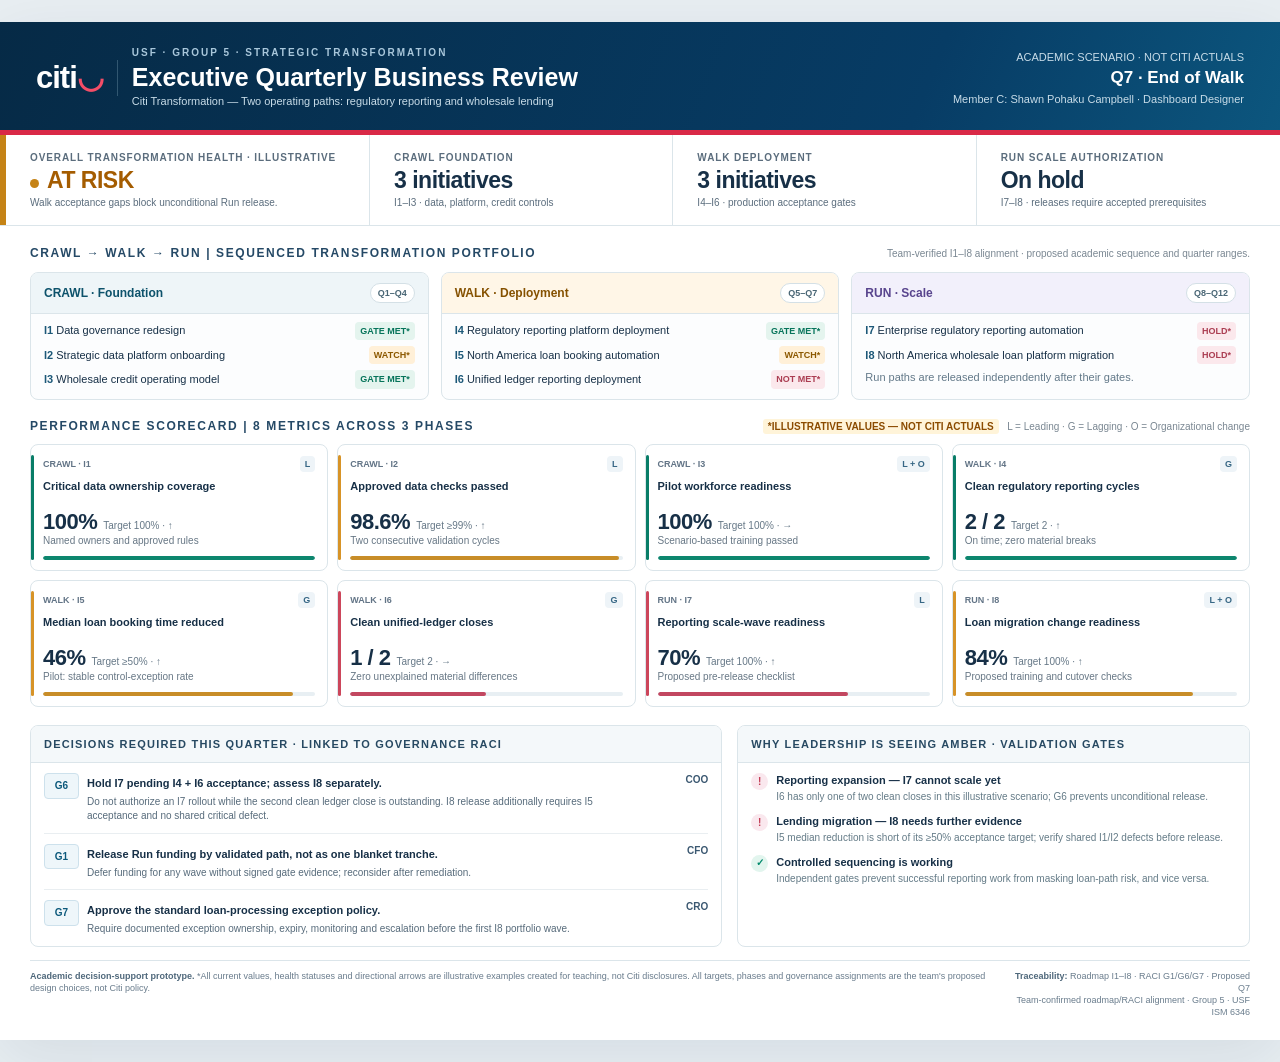
==== dashboard.html @ f162a19d "Add Executive QBR Dashboard (Member C)" ====
<!doctype html>
<html lang="en">
<head>
<meta charset="utf-8"><meta name="viewport" content="width=device-width, initial-scale=1">
<title>Citi Digital Transformation | Executive QBR Dashboard — Group 5</title>
<style>
:root{--navy:#072c4b;--navy2:#0b4168;--blue:#176aa4;--sky:#eef6fb;--red:#d92947;--ink:#173047;--muted:#5b6d7d;--line:#dbe5ea;--bg:#eff4f7;--white:#fff;--green:#087d67;--amber:#b46a00;--pink:#ad324c}
*{box-sizing:border-box}html,body{margin:0}body{font:14px/1.36 Inter,ui-sans-serif,-apple-system,BlinkMacSystemFont,"Segoe UI",Arial,sans-serif;background:#e8eef2;color:var(--ink)}
.sheet{width:min(1390px,100%);min-height:880px;margin:22px auto;background:var(--white);box-shadow:0 18px 60px #06294316;overflow:hidden;position:relative}
header{background:linear-gradient(112deg,#062a46 0%,#073c65 72%,#0c567e 100%);padding:24px 36px 21px;color:#fff;display:flex;justify-content:space-between;align-items:center;gap:22px;border-bottom:5px solid var(--red)}
.eyebrow{font-weight:700;text-transform:uppercase;letter-spacing:2px;font-size:10px;color:#a9c7db}.brandline{display:flex;align-items:center;gap:14px}.brand{font-weight:900;letter-spacing:-1px;font-size:31px;color:white;line-height:1}.brand i{font-style:normal;color:#f34d67}.branddivider{height:36px;width:1px;background:#88aabc55}.hgroup h1{margin:4px 0 3px;font-size:25px;font-weight:750;line-height:1.1}.hgroup p{margin:0;color:#c8dce8;font-size:11px}.reportbox{text-align:right;min-width:230px}.reportbox strong{font-size:17px;display:block}.reportbox span{font-size:11px;color:#c8dce8}.strip{display:grid;grid-template-columns:1.22fr 1fr 1fr 1fr;background:#fff;border-bottom:1px solid var(--line)}.stat{padding:16px 24px;border-right:1px solid var(--line)}.stat:last-child{border-right:none}.stat .tiny{font-size:10px;letter-spacing:.9px;font-weight:850;color:var(--muted);text-transform:uppercase}.stat .big{font-size:23px;font-weight:850;letter-spacing:-.5px;line-height:1.35}.stat .sub{font-size:10px;color:var(--muted)}.stat.health{border-left:6px solid #c58316}.stat.health .big{color:#a45c00}.dot{display:inline-block;width:9px;height:9px;border-radius:50%;background:#c58316;margin-right:8px}.content{padding:19px 30px 22px}.headrow{display:flex;justify-content:space-between;align-items:baseline;gap:12px}.section-title{font-size:12px;letter-spacing:1.6px;text-transform:uppercase;color:#254966;font-weight:900;margin:0 0 10px}.caption{color:#7a8792;font-size:10px}.phases{display:grid;grid-template-columns:1fr 1fr 1fr;gap:12px;margin-bottom:18px}.phase{border:1px solid var(--line);border-radius:8px;overflow:hidden;background:#fcfdfe}.phase>h3{font-size:12px;padding:10px 13px;margin:0;display:flex;align-items:center;justify-content:space-between;background:#eef5f8;color:#0d526b;border-bottom:1px solid var(--line)}.phase.walk>h3{background:#fff6e7;color:#855100}.phase.run>h3{background:#f2f0fb;color:#58448d}.pill{font-size:9px;border-radius:12px;font-weight:750;padding:3px 7px;background:#fff;border:1px solid #d4e0e6;color:#496675}.phase ul{padding:8px 13px 10px;margin:0;list-style:none;display:grid;gap:6px;font-size:11px}.phase li{display:flex;align-items:center;gap:7px;justify-content:space-between}.phase li span:first-child{flex:1}.phase .id{font-weight:850;color:#1c5878}.minitag{font-size:9px;font-weight:800;border-radius:4px;padding:3px 5px;white-space:nowrap}.met{background:#e4f4ee;color:#06745a}.risk{background:#fff0d8;color:#8c5800}.hold{background:#fbe8ec;color:#ab3d52}.metrics-title{margin-top:2px}.metrics{display:grid;grid-template-columns:repeat(4,minmax(0,1fr));gap:9px;margin-bottom:18px}.kpi{border:1px solid var(--line);border-radius:8px;padding:11px 12px 10px;background:#fff;position:relative;min-height:109px}.kpi::before{content:"";position:absolute;left:0;top:10px;bottom:10px;width:3px;border-radius:3px;background:var(--green)}.kpi.amber::before{background:#d79327}.kpi.red::before{background:#cc465b}.kpi .top{display:flex;justify-content:space-between;gap:6px;align-items:center;margin-bottom:7px}.kpi .top span{font-size:9px;color:#627486;font-weight:800}.kpi .tag{font-size:9px;background:#eef4f8;color:#376785;padding:2px 5px;border-radius:4px}.kpi h4{font-size:11px;font-weight:800;margin:0 0 2px;min-height:28px}.kpi .numbers{display:flex;gap:6px;align-items:baseline;margin:4px 0 1px}.kpi strong{font-size:22px;letter-spacing:-.5px;line-height:1}.kpi em{font-size:10px;color:#667887;font-style:normal}.kpi .desc{font-size:10px;color:#677785}.kpi .progress{height:4px;border-radius:5px;background:#e8eff3;margin:8px 0 0;overflow:hidden}.progress b{display:block;height:100%;background:#0d866e;border-radius:5px}.amber .progress b{background:#c88d28}.red .progress b{background:#c24760}.lower{display:grid;grid-template-columns:1.35fr 1fr;gap:15px}.panel{border:1px solid var(--line);border-radius:8px;overflow:hidden}.panel h3{margin:0;background:#f4f8fa;padding:11px 13px;text-transform:uppercase;letter-spacing:1.2px;font-size:11px;color:#274962;border-bottom:1px solid var(--line)}.decisions{padding:0 13px}.decision{display:grid;grid-template-columns:35px 1fr auto;align-items:start;gap:8px;border-bottom:1px solid #e9eef1;padding:10px 0}.decision:last-child{border:0}.code{font-size:10px;font-weight:900;color:#0c597b;border:1px solid #cde1ec;background:#eef6fa;border-radius:4px;padding:5px 3px;text-align:center}.decision strong{font-size:11px}.decision p{font-size:10px;color:#576b7b;margin:3px 0 0}.owner{font-weight:900;font-size:10px;color:#3b5871;text-align:right;min-width:65px}.gate-content{padding:10px 13px}.gate{display:flex;align-items:flex-start;gap:8px;font-size:11px;padding-bottom:10px}.gate:last-child{padding-bottom:0}.gate .icon{width:17px;height:17px;flex-shrink:0;border-radius:50%;display:flex;align-items:center;justify-content:center;font-size:10px;font-weight:900}.gate .bad{color:#c23e56;background:#fae8ee}.gate .good{color:#00896b;background:#e2f5ee}.gate strong{display:block}.gate small{font-size:10px;color:#647b87;display:block;margin-top:2px}.fineprint{border-top:1px solid var(--line);margin-top:13px;padding-top:9px;display:flex;justify-content:space-between;gap:12px;font-size:9px;line-height:1.35;color:#697c8c}.fineprint strong{color:#4f687b}.sample{font-weight:900;color:#8b4b00;background:#fff4d9;border-radius:3px;padding:2px 5px;white-space:nowrap}
@media(max-width:920px){.sheet{margin:0}.strip{grid-template-columns:repeat(2,1fr)}.phases,.lower{grid-template-columns:1fr}.metrics{grid-template-columns:repeat(2,1fr)}header{align-items:flex-start;flex-wrap:wrap}.reportbox{text-align:left}}
@page{size:landscape;margin:0}
@media print{html,body{width:11in;height:8.5in;background:white;-webkit-print-color-adjust:exact;print-color-adjust:exact}.sheet{margin:0;width:11in;min-height:0;height:8.5in;box-shadow:none;overflow:hidden}header{padding:11px 24px 10px;border-bottom-width:3px}.hgroup h1{font-size:20px}.hgroup p{font-size:9px}.eyebrow{font-size:8px}.brand{font-size:24px}.reportbox strong{font-size:13px}.reportbox span{font-size:9px}.branddivider{height:26px}.strip .stat{padding:9px 16px}.stat .tiny{font-size:8px}.stat .big{font-size:18px}.stat .sub{font-size:8px}.content{padding:11px 19px}.section-title{font-size:10px;margin-bottom:6px}.caption{font-size:8px}.phases{gap:8px;margin-bottom:9px}.phase>h3{font-size:10px;padding:6px 9px}.phase ul{padding:7px 9px 8px;gap:4px;font-size:9.4px}.minitag{font-size:8px;padding:2px 3px}.metrics{gap:7px;margin-bottom:10px}.kpi{padding:8px 10px 8px;min-height:83px}.kpi .top{margin-bottom:3px}.kpi .top span,.kpi .tag{font-size:8px}.kpi h4{font-size:9.5px;min-height:19px}.kpi strong{font-size:17px}.kpi em,.kpi .desc{font-size:8.2px}.kpi .progress{margin-top:5px;height:3px}.lower{gap:10px}.panel h3{font-size:9px;padding:7px 9px}.decisions{padding:0 8px}.decision{padding:6px 0;gap:5px;grid-template-columns:24px 1fr auto}.code{font-size:8px;padding:3px 2px}.decision strong,.decision p,.owner,.gate{font-size:9px}.decision p{margin:2px 0 0}.gate-content{padding:7px 9px}.gate{padding-bottom:5px;gap:5px}.gate small{font-size:8.2px}.gate .icon{width:13px;height:13px;font-size:8px}.fineprint{font-size:7.8px;margin-top:6px;padding-top:5px}.sheet{page-break-inside:avoid}}
</style>
</head>
<body>
<div class="sheet" role="document" aria-label="USF Group 5 Citi executive QBR dashboard">
<header>
<div class="brandline"><div class="brand">citi<i>◡</i></div><div class="branddivider"></div><div class="hgroup"><div class="eyebrow">USF · Group 5 · Strategic Transformation</div><h1>Executive Quarterly Business Review</h1><p>Citi Transformation — Two operating paths: regulatory reporting and wholesale lending</p></div></div>
<div class="reportbox"><span>ACADEMIC SCENARIO · NOT CITI ACTUALS</span><strong>Q7 · End of Walk</strong><span>Member C: Shawn Pohaku Campbell · Dashboard Designer</span></div>
</header>
<section class="strip" aria-label="Executive overview">
 <div class="stat health"><div class="tiny">Overall transformation health · illustrative</div><div class="big"><span class="dot"></span>AT RISK</div><div class="sub">Walk acceptance gaps block unconditional Run release.</div></div>
 <div class="stat"><div class="tiny">Crawl foundation</div><div class="big">3 initiatives</div><div class="sub">I1–I3 · data, platform, credit controls</div></div>
 <div class="stat"><div class="tiny">Walk deployment</div><div class="big">3 initiatives</div><div class="sub">I4–I6 · production acceptance gates</div></div>
 <div class="stat"><div class="tiny">Run scale authorization</div><div class="big">On hold</div><div class="sub">I7–I8 · releases require accepted prerequisites</div></div>
</section>
<main class="content">
 <div class="headrow"><h2 class="section-title">Crawl → Walk → Run | Sequenced transformation portfolio</h2><div class="caption">Team-verified I1–I8 alignment · proposed academic sequence and quarter ranges.</div></div>
 <section class="phases" aria-label="Roadmap phases">
  <div class="phase crawl"><h3>CRAWL · Foundation <span class="pill">Q1–Q4</span></h3><ul><li><span><b class="id">I1</b> Data governance redesign</span><b class="minitag met">GATE MET*</b></li><li><span><b class="id">I2</b> Strategic data platform onboarding</span><b class="minitag risk">WATCH*</b></li><li><span><b class="id">I3</b> Wholesale credit operating model</span><b class="minitag met">GATE MET*</b></li></ul></div>
  <div class="phase walk"><h3>WALK · Deployment <span class="pill">Q5–Q7</span></h3><ul><li><span><b class="id">I4</b> Regulatory reporting platform deployment</span><b class="minitag met">GATE MET*</b></li><li><span><b class="id">I5</b> North America loan booking automation</span><b class="minitag risk">WATCH*</b></li><li><span><b class="id">I6</b> Unified ledger reporting deployment</span><b class="minitag hold">NOT MET*</b></li></ul></div>
  <div class="phase run"><h3>RUN · Scale <span class="pill">Q8–Q12</span></h3><ul><li><span><b class="id">I7</b> Enterprise regulatory reporting automation</span><b class="minitag hold">HOLD*</b></li><li><span><b class="id">I8</b> North America wholesale loan platform migration</span><b class="minitag hold">HOLD*</b></li><li><span style="color:#637989">Run paths are released independently after their gates.</span></li></ul></div>
 </section>
 <div class="headrow metrics-title"><h2 class="section-title">Performance scorecard | 8 metrics across 3 phases</h2><div class="caption"><span class="sample">*ILLUSTRATIVE VALUES — NOT CITI ACTUALS</span> &nbsp; L = Leading · G = Lagging · O = Organizational change</div></div>
 <section class="metrics" aria-label="Eight performance metrics">
  <article class="kpi"><div class="top"><span>CRAWL · I1</span><b class="tag">L</b></div><h4>Critical data ownership coverage</h4><div class="numbers"><strong>100%</strong><em>Target 100% · ↑</em></div><div class="desc">Named owners and approved rules</div><div class="progress"><b style="width:100%"></b></div></article>
  <article class="kpi amber"><div class="top"><span>CRAWL · I2</span><b class="tag">L</b></div><h4>Approved data checks passed</h4><div class="numbers"><strong>98.6%</strong><em>Target ≥99% · ↑</em></div><div class="desc">Two consecutive validation cycles</div><div class="progress"><b style="width:98.6%"></b></div></article>
  <article class="kpi"><div class="top"><span>CRAWL · I3</span><b class="tag">L + O</b></div><h4>Pilot workforce readiness</h4><div class="numbers"><strong>100%</strong><em>Target 100% · →</em></div><div class="desc">Scenario-based training passed</div><div class="progress"><b style="width:100%"></b></div></article>
  <article class="kpi"><div class="top"><span>WALK · I4</span><b class="tag">G</b></div><h4>Clean regulatory reporting cycles</h4><div class="numbers"><strong>2 / 2</strong><em>Target 2 · ↑</em></div><div class="desc">On time; zero material breaks</div><div class="progress"><b style="width:100%"></b></div></article>
  <article class="kpi amber"><div class="top"><span>WALK · I5</span><b class="tag">G</b></div><h4>Median loan booking time reduced</h4><div class="numbers"><strong>46%</strong><em>Target ≥50% · ↑</em></div><div class="desc">Pilot: stable control-exception rate</div><div class="progress"><b style="width:92%"></b></div></article>
  <article class="kpi red"><div class="top"><span>WALK · I6</span><b class="tag">G</b></div><h4>Clean unified-ledger closes</h4><div class="numbers"><strong>1 / 2</strong><em>Target 2 · →</em></div><div class="desc">Zero unexplained material differences</div><div class="progress"><b style="width:50%"></b></div></article>
  <article class="kpi red"><div class="top"><span>RUN · I7</span><b class="tag">L</b></div><h4>Reporting scale-wave readiness</h4><div class="numbers"><strong>70%</strong><em>Target 100% · ↑</em></div><div class="desc">Proposed pre-release checklist</div><div class="progress"><b style="width:70%"></b></div></article>
  <article class="kpi amber"><div class="top"><span>RUN · I8</span><b class="tag">L + O</b></div><h4>Loan migration change readiness</h4><div class="numbers"><strong>84%</strong><em>Target 100% · ↑</em></div><div class="desc">Proposed training and cutover checks</div><div class="progress"><b style="width:84%"></b></div></article>
 </section>
 <div class="lower">
  <section class="panel"><h3>Decisions required this quarter · Linked to governance RACI</h3><div class="decisions">
   <div class="decision"><b class="code">G6</b><div><strong>Hold I7 pending I4 + I6 acceptance; assess I8 separately.</strong><p>Do not authorize an I7 rollout while the second clean ledger close is outstanding. I8 release additionally requires I5 acceptance and no shared critical defect.</p></div><span class="owner">COO</span></div>
   <div class="decision"><b class="code">G1</b><div><strong>Release Run funding by validated path, not as one blanket tranche.</strong><p>Defer funding for any wave without signed gate evidence; reconsider after remediation.</p></div><span class="owner">CFO</span></div>
   <div class="decision"><b class="code">G7</b><div><strong>Approve the standard loan-processing exception policy.</strong><p>Require documented exception ownership, expiry, monitoring and escalation before the first I8 portfolio wave.</p></div><span class="owner">CRO</span></div>
  </div></section>
  <section class="panel"><h3>Why leadership is seeing amber · Validation gates</h3><div class="gate-content">
   <div class="gate"><span class="icon bad">!</span><div><strong>Reporting expansion — I7 cannot scale yet</strong><small>I6 has only one of two clean closes in this illustrative scenario; G6 prevents unconditional release.</small></div></div>
   <div class="gate"><span class="icon bad">!</span><div><strong>Lending migration — I8 needs further evidence</strong><small>I5 median reduction is short of its ≥50% acceptance target; verify shared I1/I2 defects before release.</small></div></div>
   <div class="gate"><span class="icon good">✓</span><div><strong>Controlled sequencing is working</strong><small>Independent gates prevent successful reporting work from masking loan-path risk, and vice versa.</small></div></div>
  </div></section>
 </div>
 <div class="fineprint"><span><strong>Academic decision-support prototype.</strong> *All current values, health statuses and directional arrows are illustrative examples created for teaching, not Citi disclosures. All targets, phases and governance assignments are the team's proposed design choices, not Citi policy.</span><span style="text-align:right"><strong>Traceability:</strong> Roadmap I1–I8 · RACI G1/G6/G7 · Proposed Q7<br>Team-confirmed roadmap/RACI alignment · Group 5 · USF ISM 6346</span></div>
</main>
</div>
</body>
</html>
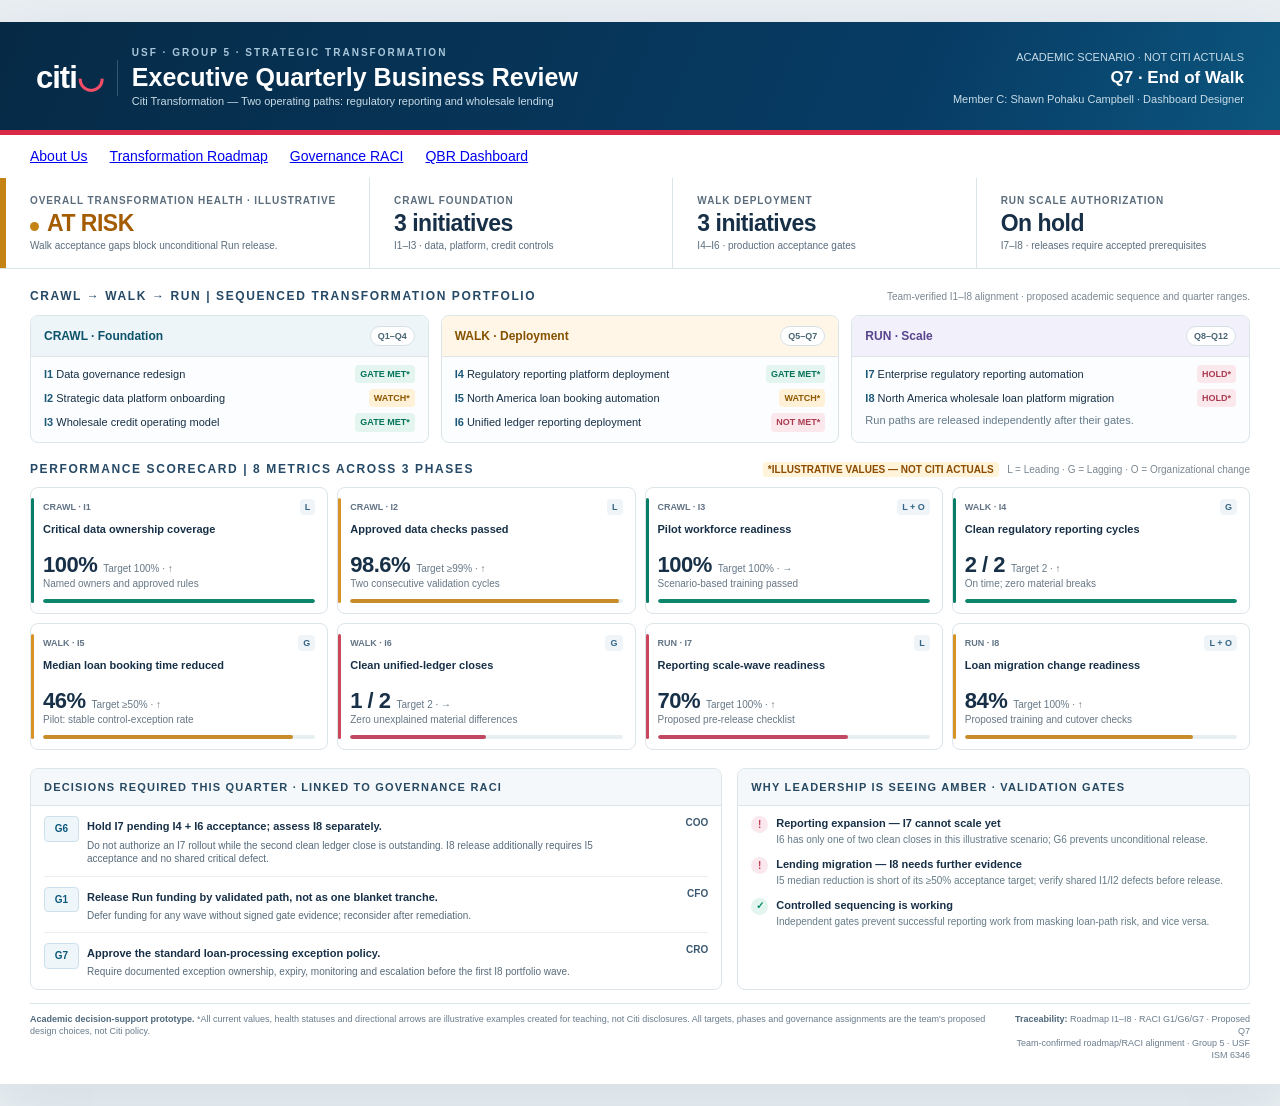
==== commit 79e2612d: "Update dashboard.html Add site navigation to QBR dashboard" ====
--- a/dashboard.html
+++ b/dashboard.html
@@ -20,6 +20,13 @@
 <div class="brandline"><div class="brand">citi<i>◡</i></div><div class="branddivider"></div><div class="hgroup"><div class="eyebrow">USF · Group 5 · Strategic Transformation</div><h1>Executive Quarterly Business Review</h1><p>Citi Transformation — Two operating paths: regulatory reporting and wholesale lending</p></div></div>
 <div class="reportbox"><span>ACADEMIC SCENARIO · NOT CITI ACTUALS</span><strong>Q7 · End of Walk</strong><span>Member C: Shawn Pohaku Campbell · Dashboard Designer</span></div>
 </header>
+<nav aria-label="Main navigation"
+     style="padding:12px 30px;display:flex;gap:22px;flex-wrap:wrap;">
+  <a href="index.html">About Us</a>
+  <a href="roadmap.html">Transformation Roadmap</a>
+  <a href="raci.html">Governance RACI</a>
+  <a href="dashboard.html" aria-current="page">QBR Dashboard</a>
+</nav>
 <section class="strip" aria-label="Executive overview">
  <div class="stat health"><div class="tiny">Overall transformation health · illustrative</div><div class="big"><span class="dot"></span>AT RISK</div><div class="sub">Walk acceptance gaps block unconditional Run release.</div></div>
  <div class="stat"><div class="tiny">Crawl foundation</div><div class="big">3 initiatives</div><div class="sub">I1–I3 · data, platform, credit controls</div></div>
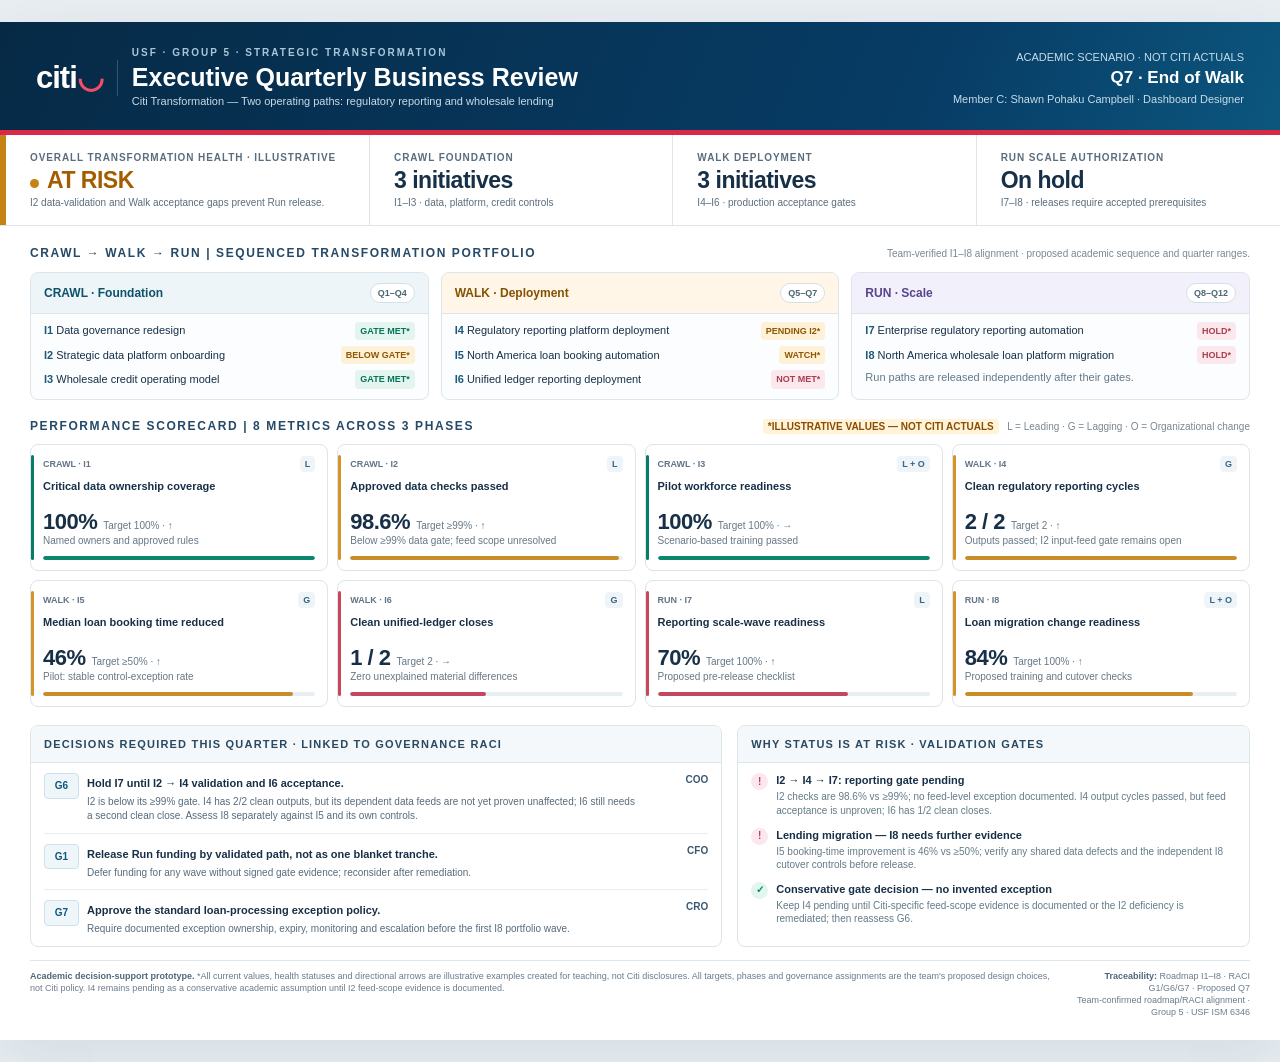
==== commit 077860e9: "Resolve I2-I4 validation dependency" ====
--- a/dashboard.html
+++ b/dashboard.html
@@ -20,15 +20,8 @@
 <div class="brandline"><div class="brand">citi<i>◡</i></div><div class="branddivider"></div><div class="hgroup"><div class="eyebrow">USF · Group 5 · Strategic Transformation</div><h1>Executive Quarterly Business Review</h1><p>Citi Transformation — Two operating paths: regulatory reporting and wholesale lending</p></div></div>
 <div class="reportbox"><span>ACADEMIC SCENARIO · NOT CITI ACTUALS</span><strong>Q7 · End of Walk</strong><span>Member C: Shawn Pohaku Campbell · Dashboard Designer</span></div>
 </header>
-<nav aria-label="Main navigation"
-     style="padding:12px 30px;display:flex;gap:22px;flex-wrap:wrap;">
-  <a href="index.html">About Us</a>
-  <a href="roadmap.html">Transformation Roadmap</a>
-  <a href="raci.html">Governance RACI</a>
-  <a href="dashboard.html" aria-current="page">QBR Dashboard</a>
-</nav>
 <section class="strip" aria-label="Executive overview">
- <div class="stat health"><div class="tiny">Overall transformation health · illustrative</div><div class="big"><span class="dot"></span>AT RISK</div><div class="sub">Walk acceptance gaps block unconditional Run release.</div></div>
+ <div class="stat health"><div class="tiny">Overall transformation health · illustrative</div><div class="big"><span class="dot"></span>AT RISK</div><div class="sub">I2 data-validation and Walk acceptance gaps prevent Run release.</div></div>
  <div class="stat"><div class="tiny">Crawl foundation</div><div class="big">3 initiatives</div><div class="sub">I1–I3 · data, platform, credit controls</div></div>
  <div class="stat"><div class="tiny">Walk deployment</div><div class="big">3 initiatives</div><div class="sub">I4–I6 · production acceptance gates</div></div>
  <div class="stat"><div class="tiny">Run scale authorization</div><div class="big">On hold</div><div class="sub">I7–I8 · releases require accepted prerequisites</div></div>
@@ -36,16 +29,16 @@
 <main class="content">
  <div class="headrow"><h2 class="section-title">Crawl → Walk → Run | Sequenced transformation portfolio</h2><div class="caption">Team-verified I1–I8 alignment · proposed academic sequence and quarter ranges.</div></div>
  <section class="phases" aria-label="Roadmap phases">
-  <div class="phase crawl"><h3>CRAWL · Foundation <span class="pill">Q1–Q4</span></h3><ul><li><span><b class="id">I1</b> Data governance redesign</span><b class="minitag met">GATE MET*</b></li><li><span><b class="id">I2</b> Strategic data platform onboarding</span><b class="minitag risk">WATCH*</b></li><li><span><b class="id">I3</b> Wholesale credit operating model</span><b class="minitag met">GATE MET*</b></li></ul></div>
-  <div class="phase walk"><h3>WALK · Deployment <span class="pill">Q5–Q7</span></h3><ul><li><span><b class="id">I4</b> Regulatory reporting platform deployment</span><b class="minitag met">GATE MET*</b></li><li><span><b class="id">I5</b> North America loan booking automation</span><b class="minitag risk">WATCH*</b></li><li><span><b class="id">I6</b> Unified ledger reporting deployment</span><b class="minitag hold">NOT MET*</b></li></ul></div>
+  <div class="phase crawl"><h3>CRAWL · Foundation <span class="pill">Q1–Q4</span></h3><ul><li><span><b class="id">I1</b> Data governance redesign</span><b class="minitag met">GATE MET*</b></li><li><span><b class="id">I2</b> Strategic data platform onboarding</span><b class="minitag risk">BELOW GATE*</b></li><li><span><b class="id">I3</b> Wholesale credit operating model</span><b class="minitag met">GATE MET*</b></li></ul></div>
+  <div class="phase walk"><h3>WALK · Deployment <span class="pill">Q5–Q7</span></h3><ul><li><span><b class="id">I4</b> Regulatory reporting platform deployment</span><b class="minitag risk">PENDING I2*</b></li><li><span><b class="id">I5</b> North America loan booking automation</span><b class="minitag risk">WATCH*</b></li><li><span><b class="id">I6</b> Unified ledger reporting deployment</span><b class="minitag hold">NOT MET*</b></li></ul></div>
   <div class="phase run"><h3>RUN · Scale <span class="pill">Q8–Q12</span></h3><ul><li><span><b class="id">I7</b> Enterprise regulatory reporting automation</span><b class="minitag hold">HOLD*</b></li><li><span><b class="id">I8</b> North America wholesale loan platform migration</span><b class="minitag hold">HOLD*</b></li><li><span style="color:#637989">Run paths are released independently after their gates.</span></li></ul></div>
  </section>
  <div class="headrow metrics-title"><h2 class="section-title">Performance scorecard | 8 metrics across 3 phases</h2><div class="caption"><span class="sample">*ILLUSTRATIVE VALUES — NOT CITI ACTUALS</span> &nbsp; L = Leading · G = Lagging · O = Organizational change</div></div>
  <section class="metrics" aria-label="Eight performance metrics">
   <article class="kpi"><div class="top"><span>CRAWL · I1</span><b class="tag">L</b></div><h4>Critical data ownership coverage</h4><div class="numbers"><strong>100%</strong><em>Target 100% · ↑</em></div><div class="desc">Named owners and approved rules</div><div class="progress"><b style="width:100%"></b></div></article>
-  <article class="kpi amber"><div class="top"><span>CRAWL · I2</span><b class="tag">L</b></div><h4>Approved data checks passed</h4><div class="numbers"><strong>98.6%</strong><em>Target ≥99% · ↑</em></div><div class="desc">Two consecutive validation cycles</div><div class="progress"><b style="width:98.6%"></b></div></article>
+  <article class="kpi amber"><div class="top"><span>CRAWL · I2</span><b class="tag">L</b></div><h4>Approved data checks passed</h4><div class="numbers"><strong>98.6%</strong><em>Target ≥99% · ↑</em></div><div class="desc">Below ≥99% data gate; feed scope unresolved</div><div class="progress"><b style="width:98.6%"></b></div></article>
   <article class="kpi"><div class="top"><span>CRAWL · I3</span><b class="tag">L + O</b></div><h4>Pilot workforce readiness</h4><div class="numbers"><strong>100%</strong><em>Target 100% · →</em></div><div class="desc">Scenario-based training passed</div><div class="progress"><b style="width:100%"></b></div></article>
-  <article class="kpi"><div class="top"><span>WALK · I4</span><b class="tag">G</b></div><h4>Clean regulatory reporting cycles</h4><div class="numbers"><strong>2 / 2</strong><em>Target 2 · ↑</em></div><div class="desc">On time; zero material breaks</div><div class="progress"><b style="width:100%"></b></div></article>
+  <article class="kpi amber"><div class="top"><span>WALK · I4</span><b class="tag">G</b></div><h4>Clean regulatory reporting cycles</h4><div class="numbers"><strong>2 / 2</strong><em>Target 2 · ↑</em></div><div class="desc">Outputs passed; I2 input-feed gate remains open</div><div class="progress"><b style="width:100%"></b></div></article>
   <article class="kpi amber"><div class="top"><span>WALK · I5</span><b class="tag">G</b></div><h4>Median loan booking time reduced</h4><div class="numbers"><strong>46%</strong><em>Target ≥50% · ↑</em></div><div class="desc">Pilot: stable control-exception rate</div><div class="progress"><b style="width:92%"></b></div></article>
   <article class="kpi red"><div class="top"><span>WALK · I6</span><b class="tag">G</b></div><h4>Clean unified-ledger closes</h4><div class="numbers"><strong>1 / 2</strong><em>Target 2 · →</em></div><div class="desc">Zero unexplained material differences</div><div class="progress"><b style="width:50%"></b></div></article>
   <article class="kpi red"><div class="top"><span>RUN · I7</span><b class="tag">L</b></div><h4>Reporting scale-wave readiness</h4><div class="numbers"><strong>70%</strong><em>Target 100% · ↑</em></div><div class="desc">Proposed pre-release checklist</div><div class="progress"><b style="width:70%"></b></div></article>
@@ -53,17 +46,17 @@
  </section>
  <div class="lower">
   <section class="panel"><h3>Decisions required this quarter · Linked to governance RACI</h3><div class="decisions">
-   <div class="decision"><b class="code">G6</b><div><strong>Hold I7 pending I4 + I6 acceptance; assess I8 separately.</strong><p>Do not authorize an I7 rollout while the second clean ledger close is outstanding. I8 release additionally requires I5 acceptance and no shared critical defect.</p></div><span class="owner">COO</span></div>
+   <div class="decision"><b class="code">G6</b><div><strong>Hold I7 until I2 → I4 validation and I6 acceptance.</strong><p>I2 is below its ≥99% gate. I4 has 2/2 clean outputs, but its dependent data feeds are not yet proven unaffected; I6 still needs a second clean close. Assess I8 separately against I5 and its own controls.</p></div><span class="owner">COO</span></div>
    <div class="decision"><b class="code">G1</b><div><strong>Release Run funding by validated path, not as one blanket tranche.</strong><p>Defer funding for any wave without signed gate evidence; reconsider after remediation.</p></div><span class="owner">CFO</span></div>
    <div class="decision"><b class="code">G7</b><div><strong>Approve the standard loan-processing exception policy.</strong><p>Require documented exception ownership, expiry, monitoring and escalation before the first I8 portfolio wave.</p></div><span class="owner">CRO</span></div>
   </div></section>
-  <section class="panel"><h3>Why leadership is seeing amber · Validation gates</h3><div class="gate-content">
-   <div class="gate"><span class="icon bad">!</span><div><strong>Reporting expansion — I7 cannot scale yet</strong><small>I6 has only one of two clean closes in this illustrative scenario; G6 prevents unconditional release.</small></div></div>
-   <div class="gate"><span class="icon bad">!</span><div><strong>Lending migration — I8 needs further evidence</strong><small>I5 median reduction is short of its ≥50% acceptance target; verify shared I1/I2 defects before release.</small></div></div>
-   <div class="gate"><span class="icon good">✓</span><div><strong>Controlled sequencing is working</strong><small>Independent gates prevent successful reporting work from masking loan-path risk, and vice versa.</small></div></div>
+  <section class="panel"><h3>Why status is at risk · Validation gates</h3><div class="gate-content">
+   <div class="gate"><span class="icon bad">!</span><div><strong>I2 → I4 → I7: reporting gate pending</strong><small>I2 checks are 98.6% vs ≥99%; no feed-level exception documented. I4 output cycles passed, but feed acceptance is unproven; I6 has 1/2 clean closes.</small></div></div>
+   <div class="gate"><span class="icon bad">!</span><div><strong>Lending migration — I8 needs further evidence</strong><small>I5 booking-time improvement is 46% vs ≥50%; verify any shared data defects and the independent I8 cutover controls before release.</small></div></div>
+   <div class="gate"><span class="icon good">✓</span><div><strong>Conservative gate decision — no invented exception</strong><small>Keep I4 pending until Citi-specific feed-scope evidence is documented or the I2 deficiency is remediated; then reassess G6.</small></div></div>
   </div></section>
  </div>
- <div class="fineprint"><span><strong>Academic decision-support prototype.</strong> *All current values, health statuses and directional arrows are illustrative examples created for teaching, not Citi disclosures. All targets, phases and governance assignments are the team's proposed design choices, not Citi policy.</span><span style="text-align:right"><strong>Traceability:</strong> Roadmap I1–I8 · RACI G1/G6/G7 · Proposed Q7<br>Team-confirmed roadmap/RACI alignment · Group 5 · USF ISM 6346</span></div>
+ <div class="fineprint"><span><strong>Academic decision-support prototype.</strong> *All current values, health statuses and directional arrows are illustrative examples created for teaching, not Citi disclosures. All targets, phases and governance assignments are the team's proposed design choices, not Citi policy. I4 remains pending as a conservative academic assumption until I2 feed-scope evidence is documented.</span><span style="text-align:right"><strong>Traceability:</strong> Roadmap I1–I8 · RACI G1/G6/G7 · Proposed Q7<br>Team-confirmed roadmap/RACI alignment · Group 5 · USF ISM 6346</span></div>
 </main>
 </div>
 </body>
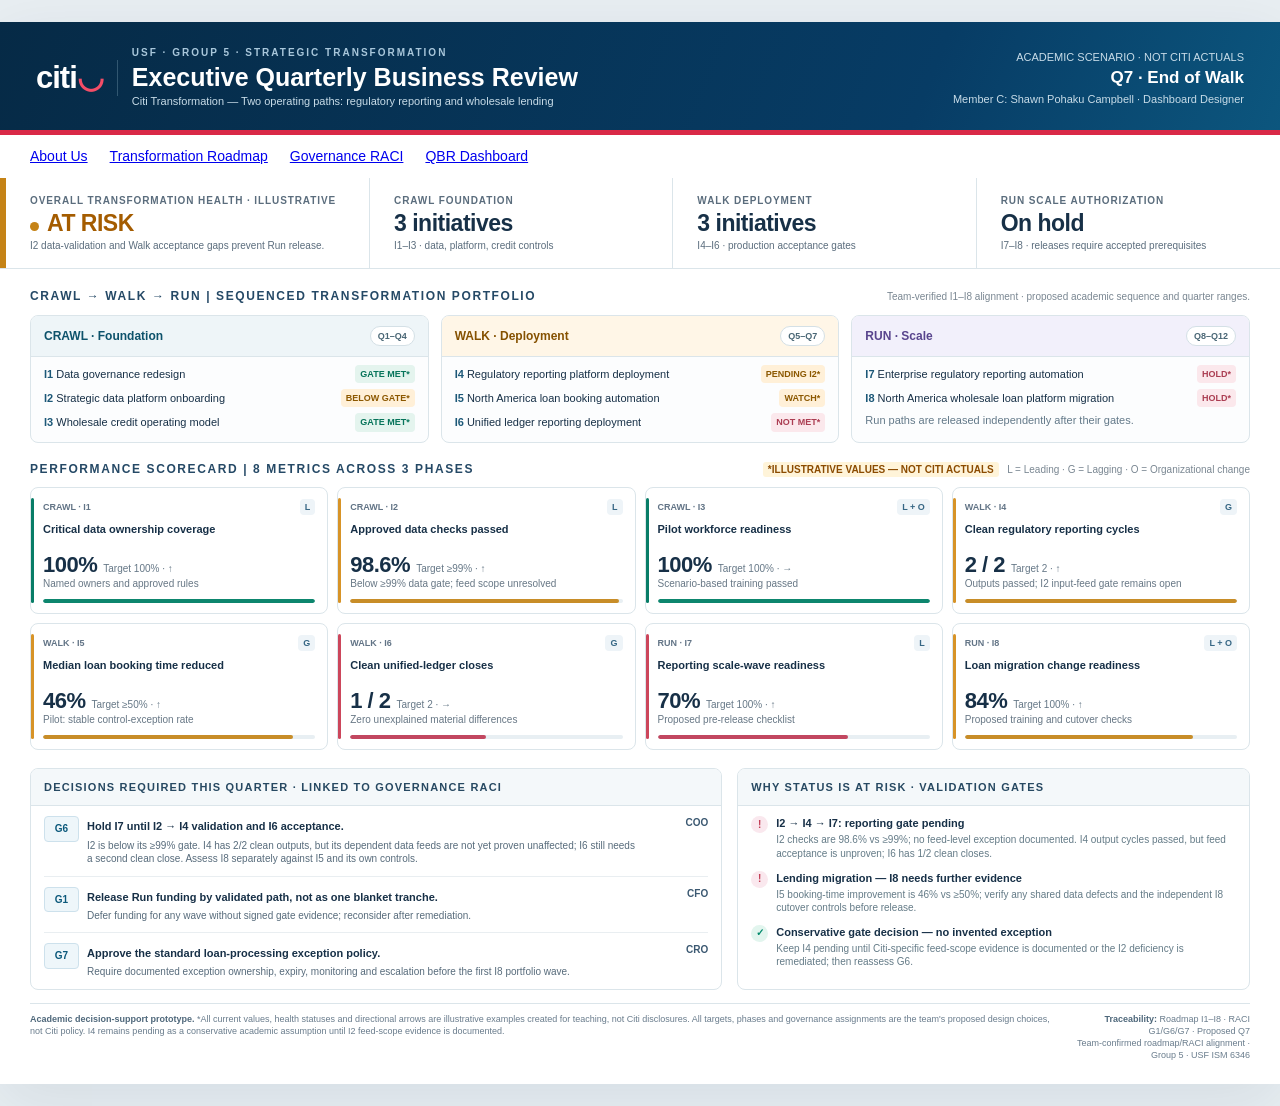
==== commit 5094dd39: "Update dashboard.html" ====
--- a/dashboard.html
+++ b/dashboard.html
@@ -20,6 +20,13 @@
 <div class="brandline"><div class="brand">citi<i>◡</i></div><div class="branddivider"></div><div class="hgroup"><div class="eyebrow">USF · Group 5 · Strategic Transformation</div><h1>Executive Quarterly Business Review</h1><p>Citi Transformation — Two operating paths: regulatory reporting and wholesale lending</p></div></div>
 <div class="reportbox"><span>ACADEMIC SCENARIO · NOT CITI ACTUALS</span><strong>Q7 · End of Walk</strong><span>Member C: Shawn Pohaku Campbell · Dashboard Designer</span></div>
 </header>
+ <nav aria-label="Main navigation"
+     style="padding:12px 30px;display:flex;gap:22px;flex-wrap:wrap;">
+  <a href="index.html">About Us</a>
+  <a href="roadmap.html">Transformation Roadmap</a>
+  <a href="raci.html">Governance RACI</a>
+  <a href="dashboard.html" aria-current="page">QBR Dashboard</a>
+</nav>
 <section class="strip" aria-label="Executive overview">
  <div class="stat health"><div class="tiny">Overall transformation health · illustrative</div><div class="big"><span class="dot"></span>AT RISK</div><div class="sub">I2 data-validation and Walk acceptance gaps prevent Run release.</div></div>
  <div class="stat"><div class="tiny">Crawl foundation</div><div class="big">3 initiatives</div><div class="sub">I1–I3 · data, platform, credit controls</div></div>
